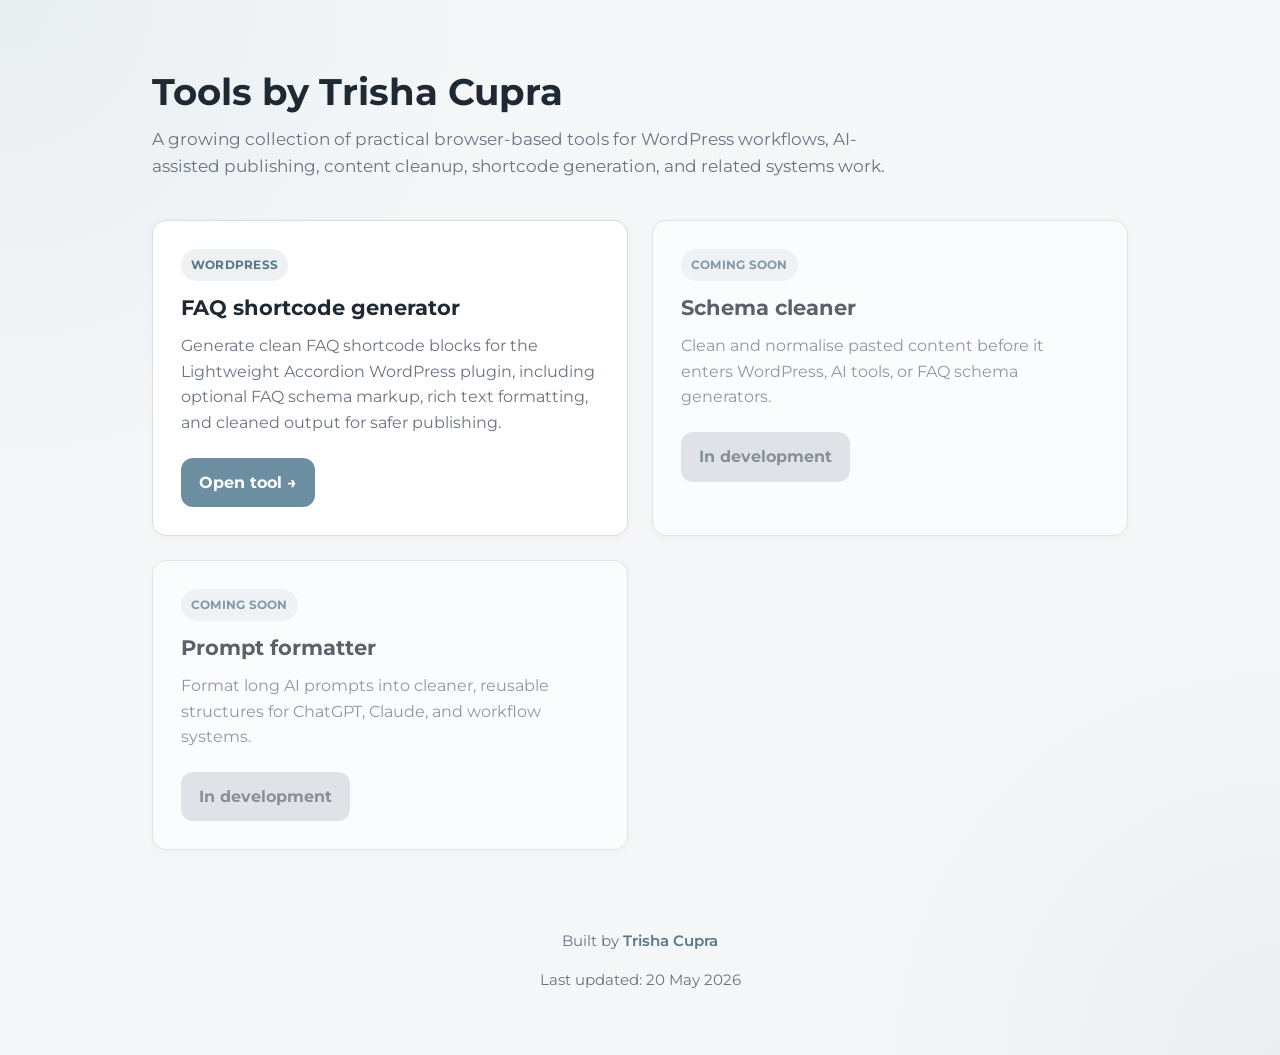
==== index.html @ 0e874ddc "Original version Original" ====
<!DOCTYPE html>
<html lang="en">
<head>
  <meta charset="UTF-8" />
  <meta name="viewport" content="width=device-width, initial-scale=1.0" />

  <title>Tools by Trisha Cupra | Practical Tools for WordPress & AI Workflows</title>

  <meta name="description" content="A growing collection of practical browser-based tools by Trisha Cupra for WordPress workflows, AI-assisted content creation, schema generation, and cleaner publishing systems.">

  <meta name="author" content="Trisha Cupra">

  <meta property="og:title" content="Tools by Trisha Cupra">
  <meta property="og:description" content="Practical browser-based tools for WordPress, AI workflows, schema generation, and content systems.">
  <meta property="og:type" content="website">
  <meta property="og:url" content="https://tools.tcupra.com/">

  <meta name="twitter:card" content="summary_large_image">
  <meta name="twitter:title" content="Tools by Trisha Cupra">
  <meta name="twitter:description" content="Practical browser-based tools for WordPress and AI-assisted publishing workflows.">

  <link rel="canonical" href="https://tools.tcupra.com/">

  <link rel="preconnect" href="https://fonts.googleapis.com">
  <link rel="preconnect" href="https://fonts.gstatic.com" crossorigin>

  <link href="https://fonts.googleapis.com/css2?family=Montserrat:wght@400;500;600;700&display=swap" rel="stylesheet">

  <style>
    :root {
      --bg: #f4f6f8;
      --card: #ffffff;
      --border: #d8dee4;
      --text: #1f2933;
      --muted: #6b7280;
      --accent: #6b8fa0;
      --accent-dark: #557786;
      --radius: 14px;
    }

    * {
      box-sizing: border-box;
    }

    body {
      margin: 0;
      padding: 48px 24px;
      background-color: var(--bg);
      background-image:
        radial-gradient(circle at top left, rgba(107, 143, 160, 0.08), transparent 28%),
        radial-gradient(circle at bottom right, rgba(85, 119, 134, 0.06), transparent 24%);
      color: var(--text);
      font-family:
        "Montserrat",
        -apple-system,
        BlinkMacSystemFont,
        "Segoe UI",
        Roboto,
        sans-serif;
      line-height: 1.6;
    }

    .container {
      width: 100%;
      max-width: 1120px;
      margin: 0 auto;
      padding-left: 72px;
      padding-right: 72px;
    }

    @media (max-width: 900px) {
      .container {
        padding-left: 40px;
        padding-right: 40px;
      }
    }

    @media (max-width: 600px) {
      body {
        padding: 24px 14px;
      }

      .container {
        padding-left: 24px;
        padding-right: 24px;
      }
    }

    h1 {
      margin: 0 0 14px;
      padding-top: 24px;
      font-size: 2.3rem;
      line-height: 1.1;
    }

    h2 {
      margin: 0 0 12px;
      font-size: 1.3rem;
      line-height: 1.25;
    }

    p {
      margin-top: 0;
    }

    .intro {
      max-width: 760px;
      color: var(--muted);
      font-size: 1.05rem;
      margin-bottom: 40px;
    }

    .tools-grid {
      display: grid;
      grid-template-columns: repeat(auto-fit, minmax(320px, 1fr));
      gap: 24px;
    }

    .tool-card {
      background: var(--card);
      border: 1px solid var(--border);
      border-radius: var(--radius);
      padding: 28px;
      box-shadow: 0 2px 8px rgba(0,0,0,0.03);
      transition:
        transform 0.14s ease,
        box-shadow 0.14s ease,
        border-color 0.14s ease;
    }

    .tool-card:hover {
      transform: translateY(-2px);
      border-color: rgba(107, 143, 160, 0.35);
      box-shadow: 0 10px 24px rgba(0,0,0,0.08);
    }

    .tool-card p {
      color: var(--muted);
      margin-bottom: 22px;
    }

    .tool-link {
      display: inline-flex;
      align-items: center;
      gap: 8px;
      text-decoration: none;
      background: var(--accent);
      color: white;
      padding: 12px 18px;
      border-radius: 12px;
      font-weight: 700;
      transition:
        background 0.12s ease,
        transform 0.12s ease;
    }

    .tool-link:hover {
      background: var(--accent-dark);
      transform: translateY(-1px);
    }

    .coming-soon {
      opacity: 0.72;
    }

    .coming-soon .tool-link {
      background: #d7dde2;
      color: #5f6973;
      cursor: default;
      pointer-events: none;
    }

    .site-footer {
      margin-top: 56px;
      padding-top: 24px;
      text-align: center;
      color: var(--muted);
      font-size: 0.92rem;
    }

    .site-footer a {
      color: var(--accent-dark);
      text-decoration: none;
      font-weight: 600;
    }

    .site-footer a:hover {
      text-decoration: underline;
    }

    .tag {
      display: inline-block;
      margin-bottom: 14px;
      padding: 6px 10px;
      border-radius: 999px;
      background: rgba(107, 143, 160, 0.12);
      color: var(--accent-dark);
      font-size: 0.78rem;
      font-weight: 700;
      letter-spacing: 0.02em;
      text-transform: uppercase;
    }
  </style>
</head>
<body>

  <div class="container">

    <h1>Tools by Trisha Cupra</h1>

    <p class="intro">
      A growing collection of practical browser-based tools for WordPress workflows, AI-assisted publishing, content cleanup, shortcode generation, and related systems work.
    </p>

    <div class="tools-grid">

      <article class="tool-card">
        <div class="tag">WordPress</div>

        <h2>FAQ shortcode generator</h2>

        <p>
          Generate clean FAQ shortcode blocks for the Lightweight Accordion WordPress plugin, including optional FAQ schema markup, rich text formatting, and cleaned output for safer publishing.
        </p>

        <a class="tool-link" href="/faq-shortcode-generator/">
          Open tool →
        </a>
      </article>

      <article class="tool-card coming-soon">
        <div class="tag">Coming soon</div>

        <h2>Schema cleaner</h2>

        <p>
          Clean and normalise pasted content before it enters WordPress, AI tools, or FAQ schema generators.
        </p>

        <span class="tool-link">
          In development
        </span>
      </article>

      <article class="tool-card coming-soon">
        <div class="tag">Coming soon</div>

        <h2>Prompt formatter</h2>

        <p>
          Format long AI prompts into cleaner, reusable structures for ChatGPT, Claude, and workflow systems.
        </p>

        <span class="tool-link">
          In development
        </span>
      </article>

    </div>

    <footer class="site-footer">

      <p>
        Built by
        <a href="https://tcupra.com/" target="_blank" rel="noopener noreferrer">
          Trisha Cupra
        </a>
      </p>

      <p>
        Last updated: 20 May 2026
      </p>

    </footer>

  </div>

</body>
</html>
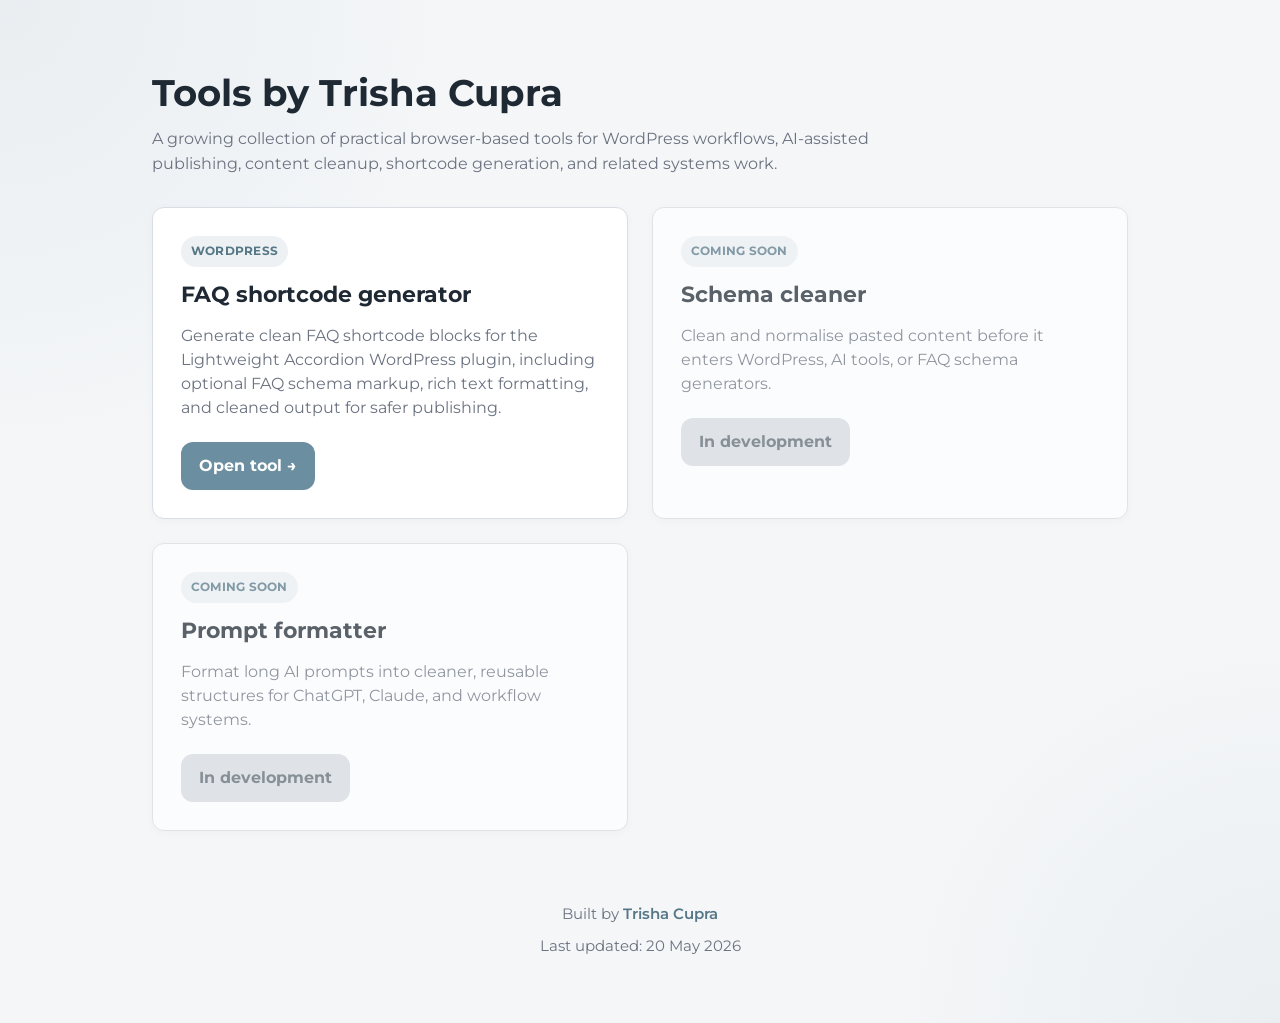
==== commit c03a4d35: "Link external stylesheet and clean up HTML Removed embedded styles and linked to external stylesheet" ====
--- a/index.html
+++ b/index.html
@@ -7,7 +7,6 @@
   <title>Tools by Trisha Cupra | Practical Tools for WordPress & AI Workflows</title>
 
   <meta name="description" content="A growing collection of practical browser-based tools by Trisha Cupra for WordPress workflows, AI-assisted content creation, schema generation, and cleaner publishing systems.">
-
   <meta name="author" content="Trisha Cupra">
 
   <meta property="og:title" content="Tools by Trisha Cupra">
@@ -26,186 +25,11 @@
 
   <link href="https://fonts.googleapis.com/css2?family=Montserrat:wght@400;500;600;700&display=swap" rel="stylesheet">
 
-  <style>
-    :root {
-      --bg: #f4f6f8;
-      --card: #ffffff;
-      --border: #d8dee4;
-      --text: #1f2933;
-      --muted: #6b7280;
-      --accent: #6b8fa0;
-      --accent-dark: #557786;
-      --radius: 14px;
-    }
+  <link rel="stylesheet" href="/style.css">
+</head>
 
-    * {
-      box-sizing: border-box;
-    }
-
-    body {
-      margin: 0;
-      padding: 48px 24px;
-      background-color: var(--bg);
-      background-image:
-        radial-gradient(circle at top left, rgba(107, 143, 160, 0.08), transparent 28%),
-        radial-gradient(circle at bottom right, rgba(85, 119, 134, 0.06), transparent 24%);
-      color: var(--text);
-      font-family:
-        "Montserrat",
-        -apple-system,
-        BlinkMacSystemFont,
-        "Segoe UI",
-        Roboto,
-        sans-serif;
-      line-height: 1.6;
-    }
-
-    .container {
-      width: 100%;
-      max-width: 1120px;
-      margin: 0 auto;
-      padding-left: 72px;
-      padding-right: 72px;
-    }
-
-    @media (max-width: 900px) {
-      .container {
-        padding-left: 40px;
-        padding-right: 40px;
-      }
-    }
-
-    @media (max-width: 600px) {
-      body {
-        padding: 24px 14px;
-      }
-
-      .container {
-        padding-left: 24px;
-        padding-right: 24px;
-      }
-    }
-
-    h1 {
-      margin: 0 0 14px;
-      padding-top: 24px;
-      font-size: 2.3rem;
-      line-height: 1.1;
-    }
-
-    h2 {
-      margin: 0 0 12px;
-      font-size: 1.3rem;
-      line-height: 1.25;
-    }
-
-    p {
-      margin-top: 0;
-    }
-
-    .intro {
-      max-width: 760px;
-      color: var(--muted);
-      font-size: 1.05rem;
-      margin-bottom: 40px;
-    }
-
-    .tools-grid {
-      display: grid;
-      grid-template-columns: repeat(auto-fit, minmax(320px, 1fr));
-      gap: 24px;
-    }
-
-    .tool-card {
-      background: var(--card);
-      border: 1px solid var(--border);
-      border-radius: var(--radius);
-      padding: 28px;
-      box-shadow: 0 2px 8px rgba(0,0,0,0.03);
-      transition:
-        transform 0.14s ease,
-        box-shadow 0.14s ease,
-        border-color 0.14s ease;
-    }
-
-    .tool-card:hover {
-      transform: translateY(-2px);
-      border-color: rgba(107, 143, 160, 0.35);
-      box-shadow: 0 10px 24px rgba(0,0,0,0.08);
-    }
-
-    .tool-card p {
-      color: var(--muted);
-      margin-bottom: 22px;
-    }
-
-    .tool-link {
-      display: inline-flex;
-      align-items: center;
-      gap: 8px;
-      text-decoration: none;
-      background: var(--accent);
-      color: white;
-      padding: 12px 18px;
-      border-radius: 12px;
-      font-weight: 700;
-      transition:
-        background 0.12s ease,
-        transform 0.12s ease;
-    }
-
-    .tool-link:hover {
-      background: var(--accent-dark);
-      transform: translateY(-1px);
-    }
-
-    .coming-soon {
-      opacity: 0.72;
-    }
-
-    .coming-soon .tool-link {
-      background: #d7dde2;
-      color: #5f6973;
-      cursor: default;
-      pointer-events: none;
-    }
-
-    .site-footer {
-      margin-top: 56px;
-      padding-top: 24px;
-      text-align: center;
-      color: var(--muted);
-      font-size: 0.92rem;
-    }
-
-    .site-footer a {
-      color: var(--accent-dark);
-      text-decoration: none;
-      font-weight: 600;
-    }
-
-    .site-footer a:hover {
-      text-decoration: underline;
-    }
-
-    .tag {
-      display: inline-block;
-      margin-bottom: 14px;
-      padding: 6px 10px;
-      border-radius: 999px;
-      background: rgba(107, 143, 160, 0.12);
-      color: var(--accent-dark);
-      font-size: 0.78rem;
-      font-weight: 700;
-      letter-spacing: 0.02em;
-      text-transform: uppercase;
-    }
-  </style>
-</head>
-<body>
-
+<body class="home">
   <div class="container">
-
     <h1>Tools by Trisha Cupra</h1>
 
     <p class="intro">
@@ -213,7 +37,6 @@
     </p>
 
     <div class="tools-grid">
-
       <article class="tool-card">
         <div class="tag">WordPress</div>
 
@@ -255,11 +78,9 @@
           In development
         </span>
       </article>
-
     </div>
 
     <footer class="site-footer">
-
       <p>
         Built by
         <a href="https://tcupra.com/" target="_blank" rel="noopener noreferrer">
@@ -270,10 +91,7 @@
       <p>
         Last updated: 20 May 2026
       </p>
-
     </footer>
-
   </div>
-
 </body>
-</html>+</html>
--- a/style.css
+++ b/style.css
@@ -0,0 +1,594 @@
+:root {
+  --bg: #f4f6f8;
+  --card: #ffffff;
+  --border: #d8dee4;
+  --text: #1f2933;
+  --muted: #6b7280;
+  --accent: #6b8fa0;
+  --accent-dark: #557786;
+  --warning-bg: #fff8e8;
+  --warning-border: #efd89f;
+  --warning-text: #72520f;
+  --radius: 12px;
+}
+
+/* =========================
+   GLOBAL RESET
+========================= */
+
+* {
+  box-sizing: border-box;
+}
+
+/* =========================
+   GLOBAL LAYOUT
+========================= */
+
+body {
+  overflow-x: hidden;
+  margin: 0;
+  padding: 48px 24px;
+  background-color: var(--bg);
+  background-image:
+    radial-gradient(circle at top left, rgba(107, 143, 160, 0.08), transparent 28%),
+    radial-gradient(circle at bottom right, rgba(85, 119, 134, 0.06), transparent 24%);
+  color: var(--text);
+  font-family: "Montserrat", -apple-system, BlinkMacSystemFont, "Segoe UI", Roboto, sans-serif;
+  line-height: 1.5;
+}
+
+.container {
+  width: 100%;
+  max-width: 1120px;
+  margin: 0 auto;
+  padding-left: 72px;
+  padding-right: 72px;
+}
+
+/* =========================
+   TYPOGRAPHY
+========================= */
+
+h1 {
+  padding-top: 24px;
+  margin: 0 0 12px;
+  font-size: 2rem;
+  line-height: 1.15;
+}
+
+h2 {
+  margin: 0 0 16px;
+  font-size: 1.35rem;
+  line-height: 1.25;
+}
+
+h3 {
+  margin: 28px 0 12px;
+  font-size: 1.05rem;
+  line-height: 1.3;
+}
+
+p {
+  margin-top: 0;
+}
+
+.intro {
+  color: var(--muted);
+  max-width: 760px;
+  margin: 0 0 32px;
+  font-size: 1.02rem;
+}
+
+.muted {
+  color: var(--muted);
+  font-size: 0.92rem;
+}
+
+/* =========================
+   CARDS
+========================= */
+
+.card,
+.tool-card {
+  background: var(--card);
+  border: 1px solid var(--border);
+  border-radius: var(--radius);
+  padding: 28px;
+  box-shadow: 0 2px 8px rgba(0, 0, 0, 0.03);
+}
+
+.card {
+  margin-bottom: 28px;
+}
+
+.tool-card {
+  transition:
+    transform 0.14s ease,
+    box-shadow 0.14s ease,
+    border-color 0.14s ease;
+}
+
+.tool-card:hover {
+  transform: translateY(-2px);
+  border-color: rgba(107, 143, 160, 0.35);
+  box-shadow: 0 10px 24px rgba(0, 0, 0, 0.08);
+}
+
+.tool-card p {
+  color: var(--muted);
+  margin-bottom: 22px;
+}
+
+.tip-card {
+  border-color: var(--warning-border);
+  background: linear-gradient(180deg, #fffaf0 0%, #ffffff 100%);
+}
+
+.tip-label,
+.tag {
+  display: inline-block;
+  margin-bottom: 14px;
+  padding: 6px 10px;
+  border-radius: 999px;
+  font-size: 0.78rem;
+  font-weight: 700;
+  letter-spacing: 0.02em;
+  text-transform: uppercase;
+}
+
+.tip-label {
+  background: rgba(239, 216, 159, 0.45);
+  color: var(--warning-text);
+}
+
+.tag {
+  background: rgba(107, 143, 160, 0.12);
+  color: var(--accent-dark);
+}
+
+/* =========================
+   BUTTONS AND LINKS
+========================= */
+
+button,
+.tool-link {
+  font: inherit;
+  font-weight: 700;
+  border-radius: 12px;
+  cursor: pointer;
+  transition:
+    transform 0.12s ease,
+    box-shadow 0.12s ease,
+    background 0.12s ease;
+}
+
+button {
+  appearance: none;
+  border: none;
+  background: var(--accent);
+  color: white;
+  padding: 14px 22px;
+  letter-spacing: 0.01em;
+  box-shadow: 0 3px 10px rgba(0, 0, 0, 0.08);
+}
+
+button:hover {
+  background: var(--accent-dark);
+  transform: translateY(-1px);
+  box-shadow: 0 6px 14px rgba(0, 0, 0, 0.12);
+}
+
+button.secondary {
+  background: #eef2f5;
+  color: var(--text);
+  border: 1px solid rgba(0, 0, 0, 0.06);
+}
+
+.tool-link {
+  display: inline-flex;
+  align-items: center;
+  gap: 8px;
+  text-decoration: none;
+  background: var(--accent);
+  color: white;
+  padding: 12px 18px;
+}
+
+.tool-link:hover {
+  background: var(--accent-dark);
+  transform: translateY(-1px);
+}
+
+.inline-image-link {
+  color: var(--accent-dark);
+  font-weight: 700;
+  text-decoration: underline;
+  cursor: pointer;
+}
+
+.inline-image-link:hover {
+  color: var(--accent);
+}
+
+/* =========================
+   FORM ELEMENTS
+========================= */
+
+input[type="text"],
+select,
+textarea,
+.rich-editor {
+  width: 100%;
+  border: 1px solid var(--border);
+  border-radius: 8px;
+  padding: 10px 12px;
+  font: inherit;
+  background: white;
+}
+
+textarea {
+  min-height: 180px;
+  resize: vertical;
+}
+
+.field {
+  margin-bottom: 16px;
+}
+
+.field label {
+  display: block;
+  margin-bottom: 6px;
+  font-weight: 600;
+}
+
+.options-row {
+  display: flex;
+  flex-wrap: wrap;
+  gap: 20px;
+  align-items: flex-start;
+  margin-top: 16px;
+}
+
+.checkbox-label {
+  display: flex;
+  align-items: flex-start;
+  gap: 8px;
+  white-space: normal;
+  line-height: 1.35;
+}
+
+.checkbox-label input {
+  margin-top: 0.25em;
+  flex-shrink: 0;
+}
+
+.validation-error {
+  margin-top: 14px;
+  padding: 12px 14px;
+  background: #fff1f1;
+  border: 1px solid #efc7c7;
+  color: #9f2f2f;
+  border-radius: 10px;
+  font-size: 0.94rem;
+  display: none;
+}
+
+.question-error {
+  border-color: #d96b6b !important;
+  background: #fff9f9 !important;
+}
+
+/* =========================
+   RICH TEXT EDITOR
+========================= */
+
+.rich-editor {
+  min-height: 220px;
+  padding: 14px;
+  overflow-y: auto;
+  line-height: 1.6;
+}
+
+.rich-editor:focus {
+  outline: 2px solid rgba(107, 143, 160, 0.25);
+  border-color: var(--accent);
+}
+
+.editor-toolbar {
+  display: flex;
+  flex-wrap: wrap;
+  gap: 10px;
+  margin-bottom: 12px;
+  padding: 10px;
+  background: #f7f9fb;
+  border: 1px solid rgba(0, 0, 0, 0.06);
+  border-radius: 10px;
+}
+
+.editor-toolbar button {
+  user-select: none;
+  width: 42px;
+  height: 42px;
+  padding: 0;
+  border-radius: 10px;
+  font-size: 0.95rem;
+  background: white;
+  color: var(--text);
+  border: 1px solid rgba(0, 0, 0, 0.08);
+  box-shadow: none;
+  display: flex;
+  align-items: center;
+  justify-content: center;
+}
+
+.editor-toolbar button:hover {
+  background: #eef4f7;
+  color: var(--accent-dark);
+  transform: none;
+  box-shadow: none;
+}
+
+/* =========================
+   FAQ TOOL
+========================= */
+
+.faq-card h2 {
+  margin: 0 0 18px;
+  font-size: 1.1rem;
+}
+
+.faq-controls {
+  display: flex;
+  gap: 10px;
+  margin-top: 20px;
+  flex-wrap: wrap;
+}
+
+.faq-controls button {
+  padding: 10px 14px;
+  font-size: 0.88rem;
+  border-radius: 10px;
+}
+
+.faq-controls .move-btn {
+  min-width: 44px;
+  padding: 10px 12px;
+  font-weight: 700;
+}
+
+.faq-controls .delete-faq-btn {
+  margin-left: auto;
+  background: #fff4f4;
+  color: #a94444;
+  border: 1px solid rgba(169, 68, 68, 0.15);
+}
+
+.faq-controls .delete-faq-btn:hover {
+  background: #ffeaea;
+  color: #8f2d2d;
+}
+
+.actions {
+  display: flex;
+  flex-wrap: wrap;
+  gap: 16px;
+  margin-top: 36px;
+  margin-bottom: 40px;
+  padding: 20px;
+  background: rgba(255, 255, 255, 0.65);
+  border: 1px solid rgba(0, 0, 0, 0.06);
+  border-radius: 14px;
+  backdrop-filter: blur(6px);
+}
+
+.output {
+  min-height: 320px;
+  font-family: ui-monospace, SFMono-Regular, Menlo, monospace;
+  font-size: 0.92rem;
+}
+
+/* =========================
+   IMAGES AND MODALS
+========================= */
+
+.instruction-image {
+  display: block;
+  width: 100%;
+  height: auto;
+  margin-top: 20px;
+  border: 1px solid var(--border);
+  border-radius: 12px;
+  background: white;
+}
+
+.image-modal {
+  position: fixed;
+  inset: 0;
+  background: rgba(0, 0, 0, 0.72);
+  display: flex;
+  align-items: center;
+  justify-content: center;
+  padding: 24px;
+  z-index: 9999;
+  opacity: 0;
+  pointer-events: none;
+  transition: opacity 0.18s ease;
+}
+
+.image-modal.active {
+  opacity: 1;
+  pointer-events: auto;
+}
+
+.image-modal-content {
+  position: relative;
+  max-width: 1100px;
+  width: 100%;
+  background: white;
+  border-radius: 16px;
+  overflow: hidden;
+  box-shadow: 0 20px 50px rgba(0, 0, 0, 0.35);
+}
+
+.image-modal img {
+  width: 100%;
+  height: auto;
+  display: block;
+  background: white;
+}
+
+.modal-note {
+  padding: 20px 24px 4px;
+  color: var(--text);
+  font-size: 0.95rem;
+  line-height: 1.55;
+}
+
+.modal-note p:last-child {
+  margin-bottom: 0;
+}
+
+.modal-note strong {
+  color: var(--accent-dark);
+}
+
+.close-modal {
+  position: absolute;
+  top: 12px;
+  right: 12px;
+  width: 40px;
+  height: 40px;
+  min-width: 40px;
+  min-height: 40px;
+  padding: 0;
+  margin: 0;
+  border-radius: 999px;
+  border: 1px solid rgba(0, 0, 0, 0.08);
+  background: white;
+  color: #222;
+  font-size: 0;
+  cursor: pointer;
+  box-shadow: 0 8px 20px rgba(0, 0, 0, 0.18);
+  display: grid;
+  place-items: center;
+  transform: none !important;
+  transition:
+    background 0.12s ease,
+    box-shadow 0.12s ease;
+  z-index: 2;
+}
+
+.close-modal::before {
+  content: "×";
+  display: block;
+  font-size: 1.45rem;
+  font-weight: 700;
+  line-height: 1;
+  transform: translateY(1px);
+}
+
+.close-modal:hover {
+  background: #f3f5f7;
+  color: #111;
+  transform: none !important;
+  box-shadow: 0 10px 24px rgba(0, 0, 0, 0.22);
+}
+
+/* =========================
+   HOMEPAGE
+========================= */
+
+.home h1 {
+  font-size: 2.3rem;
+}
+
+.tools-grid {
+  display: grid;
+  grid-template-columns: repeat(auto-fit, minmax(320px, 1fr));
+  gap: 24px;
+}
+
+.coming-soon {
+  opacity: 0.72;
+}
+
+.coming-soon .tool-link {
+  background: #d7dde2;
+  color: #5f6973;
+  cursor: default;
+  pointer-events: none;
+}
+
+/* =========================
+   FOOTER
+========================= */
+
+.site-footer {
+  margin-top: 48px;
+  padding: 24px 0 8px;
+  color: var(--muted);
+  font-size: 0.92rem;
+  text-align: center;
+}
+
+.site-footer p {
+  margin: 0 0 10px;
+}
+
+.site-footer a {
+  color: var(--accent-dark);
+  text-decoration: none;
+  font-weight: 600;
+}
+
+.site-footer a:hover {
+  text-decoration: underline;
+}
+
+/* =========================
+   RESPONSIVE
+========================= */
+
+@media (max-width: 900px) {
+  .container {
+    max-width: 760px;
+    padding-left: 40px;
+    padding-right: 40px;
+  }
+}
+
+@media (max-width: 700px) {
+  body {
+    padding: 24px 14px;
+  }
+
+  .container {
+    padding-left: 24px;
+    padding-right: 24px;
+  }
+
+  .card,
+  .tool-card {
+    padding: 20px;
+  }
+
+  .card {
+    margin-bottom: 20px;
+  }
+
+  .actions {
+    padding: 16px;
+    margin-top: 24px;
+    margin-bottom: 28px;
+  }
+
+  .faq-controls .delete-faq-btn {
+    margin-left: 0;
+  }
+}
+
+@media (max-width: 600px) {
+  .tools-grid {
+    grid-template-columns: 1fr;
+  }
+}
